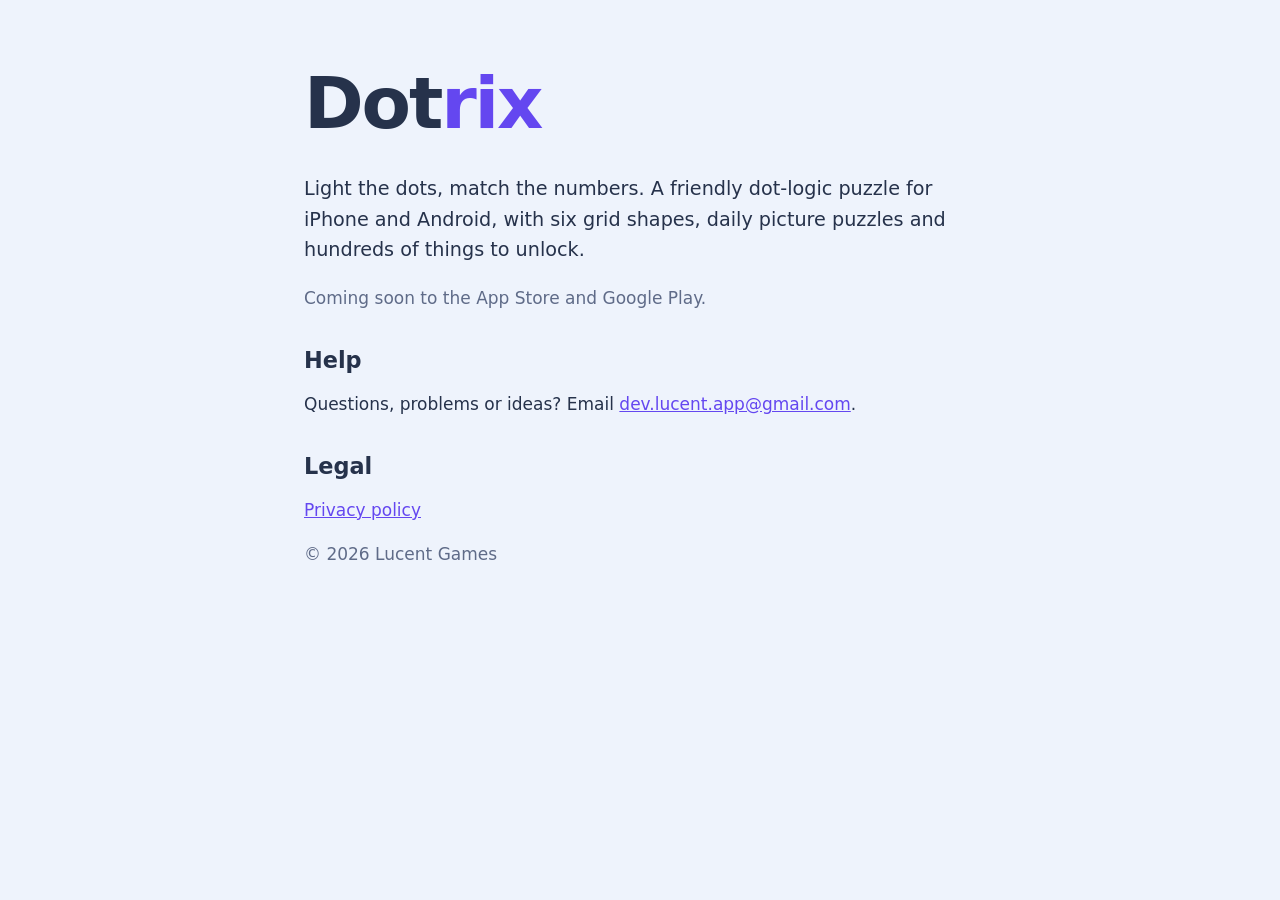
==== index.html @ 3ff7c284 "Dotrix site, privacy policy and app-ads.txt" ====
<!doctype html>
<html lang="en-GB">
<head>
<meta charset="utf-8">
<meta name="viewport" content="width=device-width, initial-scale=1">
<title>Dotrix</title>
<meta name="description" content="Dotrix: light the dots, match the numbers. A friendly dot-logic puzzle for iPhone and Android.">
<link rel="stylesheet" href="style.css">
</head>
<body>
<main>
<h1 class="title">Dot<span>rix</span></h1>
<p class="lede">Light the dots, match the numbers. A friendly dot-logic
puzzle for iPhone and Android, with six grid shapes, daily picture puzzles
and hundreds of things to unlock.</p>
<p class="muted">Coming soon to the App Store and Google Play.</p>

<h2>Help</h2>
<p>Questions, problems or ideas? Email
<a href="mailto:dev.lucent.app@gmail.com">dev.lucent.app@gmail.com</a>.</p>

<h2>Legal</h2>
<p><a href="privacy.html">Privacy policy</a></p>
<p class="muted">© 2026 Lucent Games</p>
</main>
</body>
</html>
---- style.css ----
:root {
  --bg: #EEF3FC;
  --surface: #FFFFFF;
  --fg: #26324B;
  --muted: #5F6B88;
  --accent: #6447F0;
  color-scheme: light dark;
}
@media (prefers-color-scheme: dark) {
  :root {
    --bg: #141A2C;
    --surface: #1E2439;
    --fg: #EEF2FF;
    --muted: #9AA6C6;
    --accent: #A893FF;
  }
}
* { box-sizing: border-box; }
body {
  margin: 0;
  background: var(--bg);
  color: var(--fg);
  font: 17px/1.6 ui-rounded, "Nunito", system-ui, -apple-system, "Segoe UI", sans-serif;
}
main {
  max-width: 44rem;
  margin: 0 auto;
  padding: 48px 16px 80px;
}
h1, h2, h3 { line-height: 1.15; margin: 1.6em 0 0.4em; }
h1 { font-size: 2.4rem; margin-top: 0.2em; }
h1.title { font-size: 4.5rem; letter-spacing: -0.03em; }
h1.title span, a { color: var(--accent); }
h2 { font-size: 1.4rem; }
h3 { font-size: 1.1rem; }
.lede { font-size: 1.2rem; }
.muted { color: var(--muted); }
.eyebrow { font-weight: 800; text-transform: uppercase; letter-spacing: 0.08em; font-size: 0.8rem; }
.eyebrow a { text-decoration: none; }
ul { padding-left: 1.2em; }
li { margin-bottom: 0.4em; }
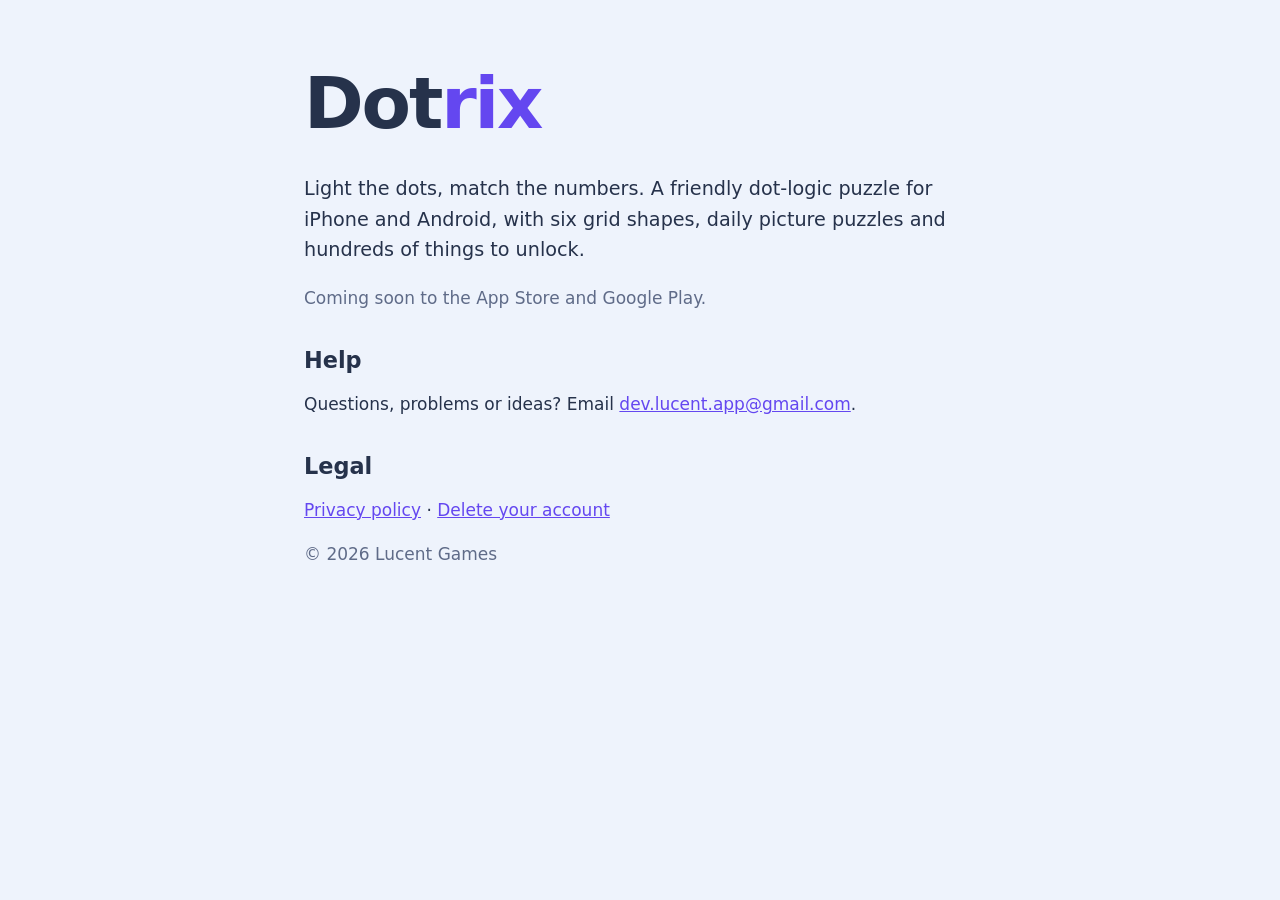
==== commit 7a84c68f: "Add the account deletion page" ====
--- a/index.html
+++ b/index.html
@@ -20,7 +20,8 @@
 <a href="mailto:dev.lucent.app@gmail.com">dev.lucent.app@gmail.com</a>.</p>
 
 <h2>Legal</h2>
-<p><a href="privacy.html">Privacy policy</a></p>
+<p><a href="privacy.html">Privacy policy</a> ·
+<a href="delete-account.html">Delete your account</a></p>
 <p class="muted">© 2026 Lucent Games</p>
 </main>
 </body>
